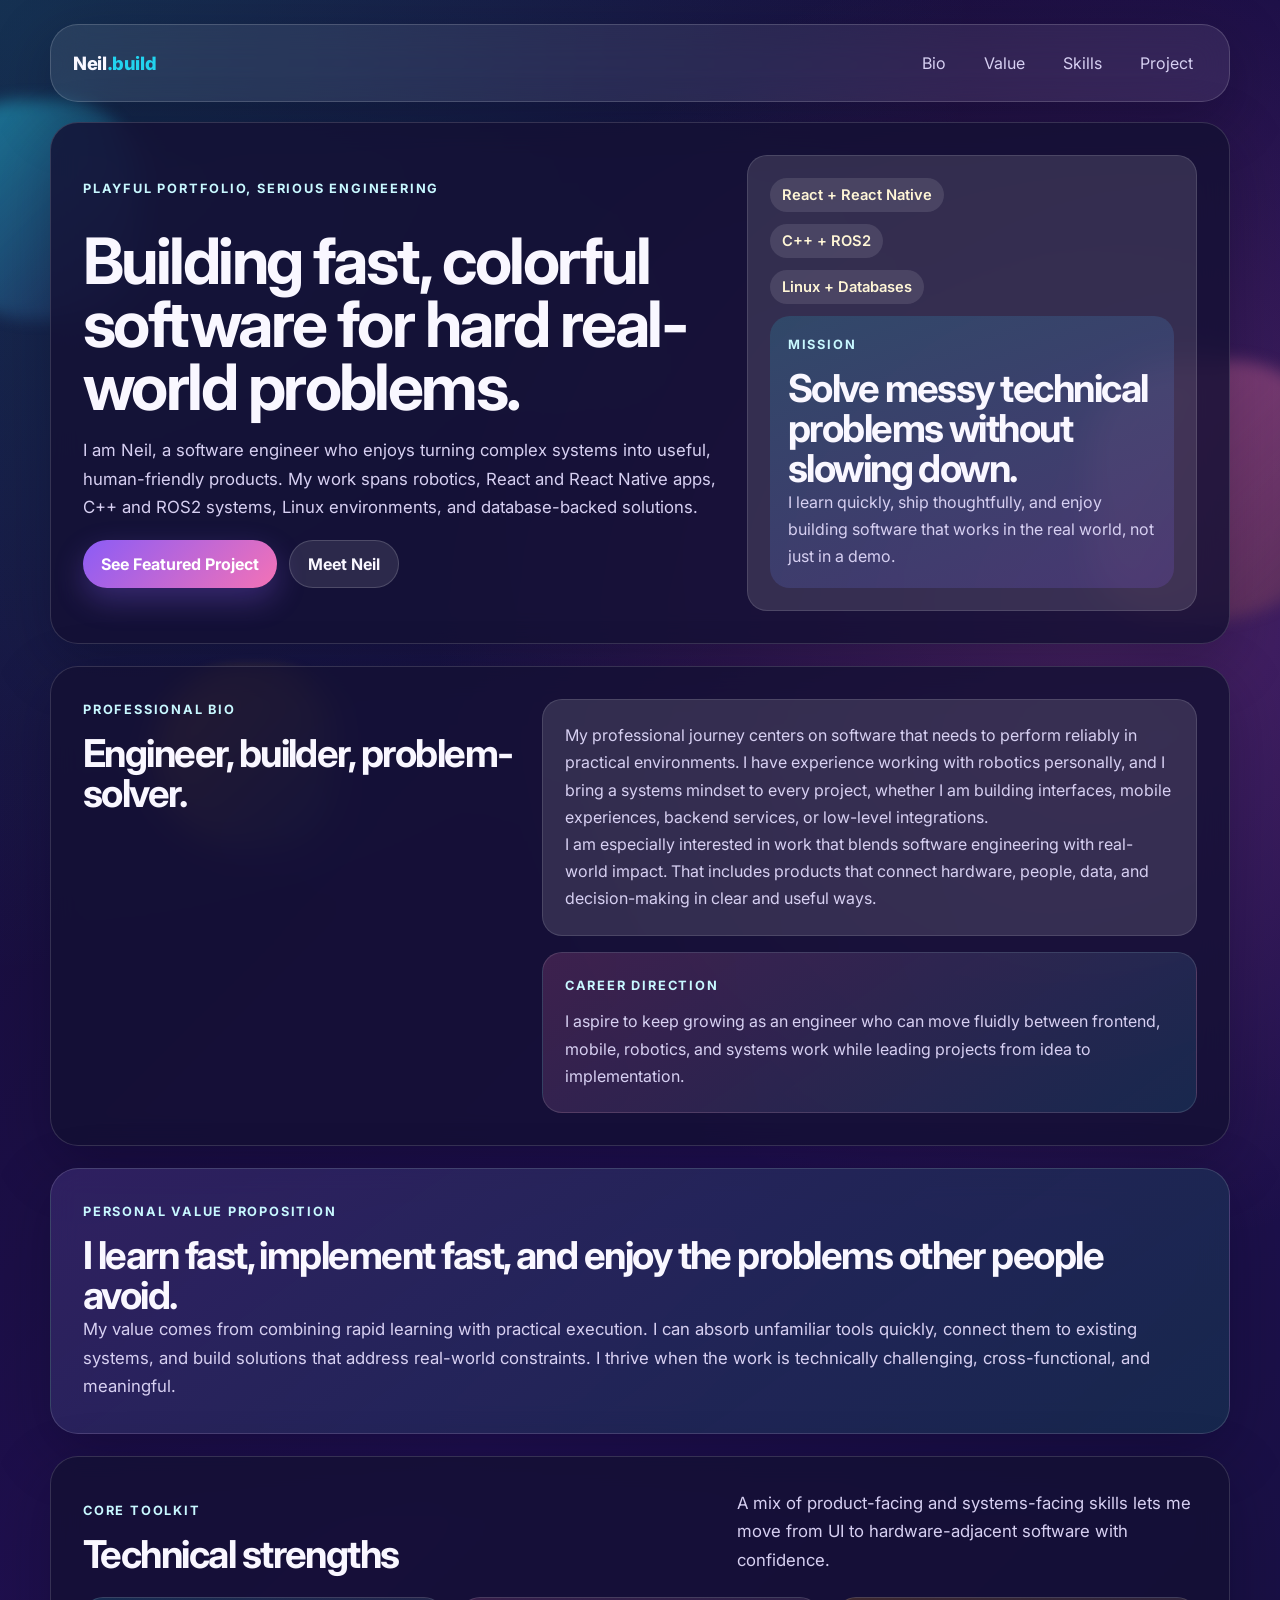
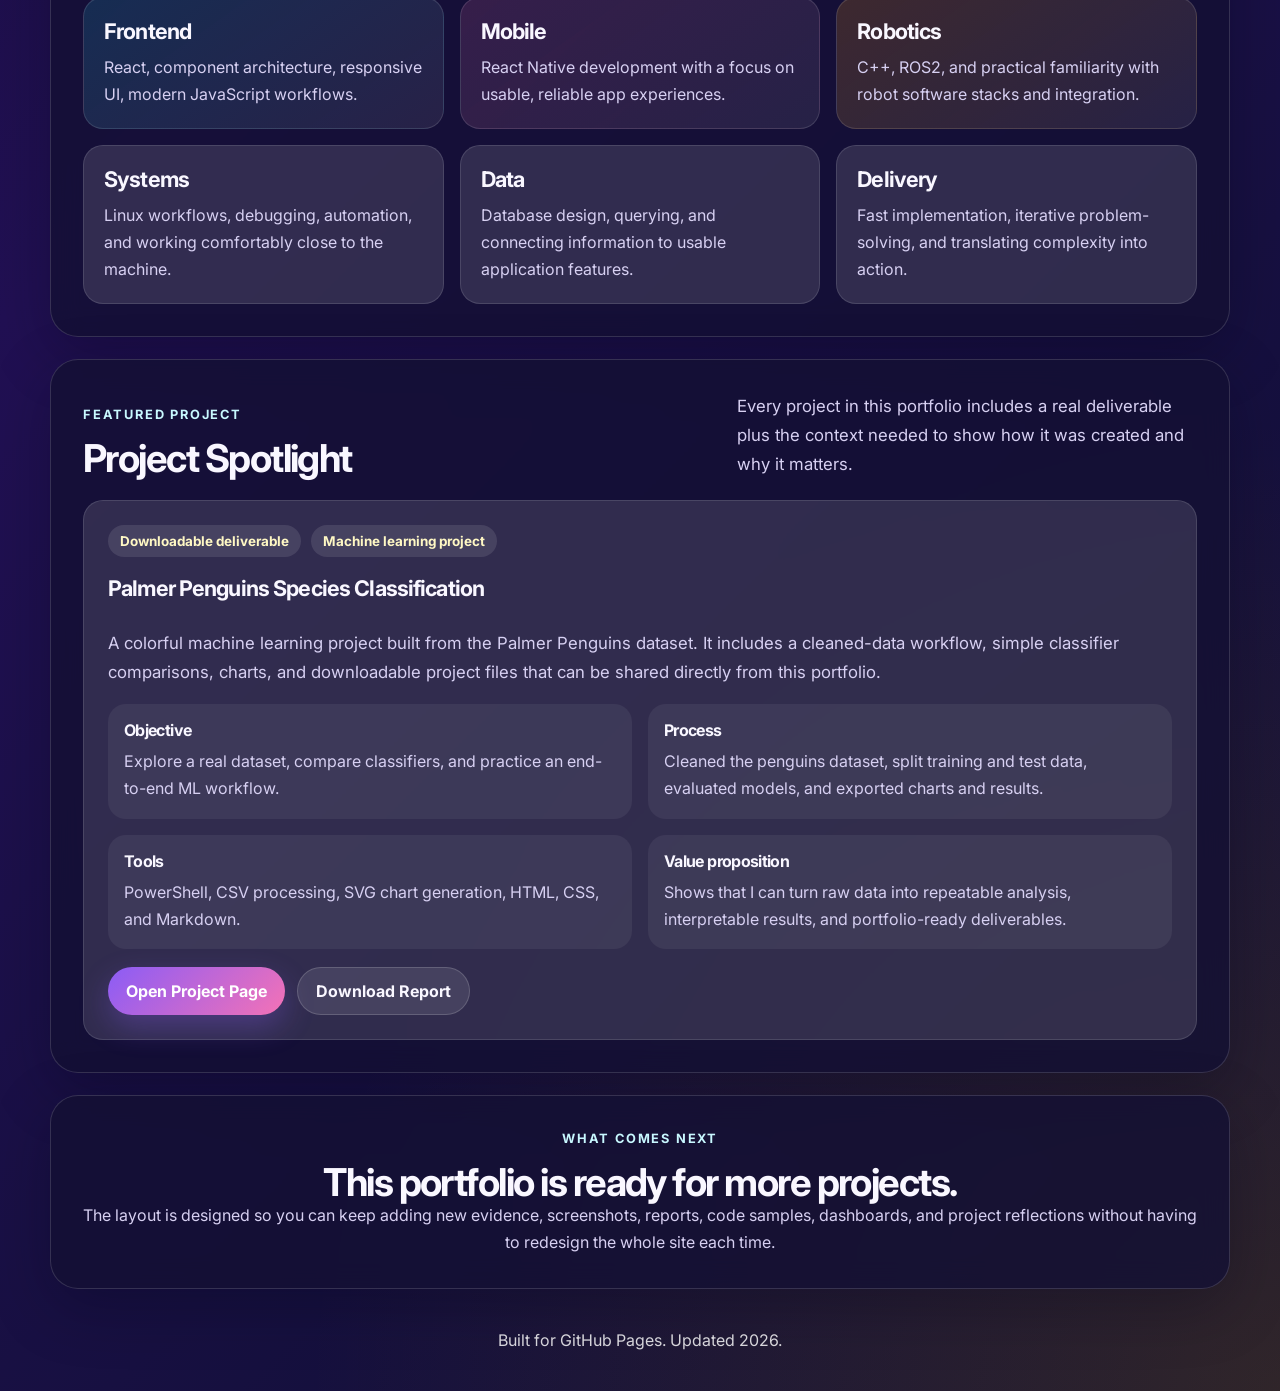
==== index.html @ 514daa3f "Initial portfolio site" ====
<!DOCTYPE html>
<html lang="en">
<head>
  <meta charset="UTF-8">
  <meta name="viewport" content="width=device-width, initial-scale=1.0">
  <title>Neil | Colorful Software Portfolio</title>
  <meta
    name="description"
    content="A playful digital portfolio showcasing Neil's software engineering background, value proposition, and featured projects."
  >
  <link rel="preconnect" href="https://fonts.googleapis.com">
  <link rel="preconnect" href="https://fonts.gstatic.com" crossorigin>
  <link
    href="https://fonts.googleapis.com/css2?family=Inter:wght@400;500;600;700;800&display=swap"
    rel="stylesheet"
  >
  <link rel="stylesheet" href="styles.css">
</head>
<body>
  <div class="page-shell">
    <div class="shape shape-one"></div>
    <div class="shape shape-two"></div>
    <div class="shape shape-three"></div>

    <header class="site-header">
      <a class="brand" href="#top">Neil<span>.build</span></a>
      <nav class="site-nav" aria-label="Main navigation">
        <a href="#bio">Bio</a>
        <a href="#value">Value</a>
        <a href="#skills">Skills</a>
        <a href="#artifacts">Project</a>
      </nav>
    </header>

    <main id="top">
      <section class="hero panel">
        <div class="hero-copy">
          <p class="eyebrow">Playful portfolio, serious engineering</p>
          <h1>Building fast, colorful software for hard real-world problems.</h1>
          <p class="hero-text">
            I am Neil, a software engineer who enjoys turning complex systems into
            useful, human-friendly products. My work spans robotics, React and
            React Native apps, C++ and ROS2 systems, Linux environments, and
            database-backed solutions.
          </p>
          <div class="hero-actions">
            <a class="button button-primary" href="#artifacts">See Featured Project</a>
            <a class="button button-secondary" href="#bio">Meet Neil</a>
          </div>
        </div>

        <div class="hero-card">
          <div class="stat-chip">React + React Native</div>
          <div class="stat-chip">C++ + ROS2</div>
          <div class="stat-chip">Linux + Databases</div>
          <div class="hero-card-main">
            <p class="mini-label">Mission</p>
            <h2>Solve messy technical problems without slowing down.</h2>
            <p>
              I learn quickly, ship thoughtfully, and enjoy building software that
              works in the real world, not just in a demo.
            </p>
          </div>
        </div>
      </section>

      <section id="bio" class="panel section-grid">
        <div>
          <p class="eyebrow">Professional bio</p>
          <h2>Engineer, builder, problem-solver.</h2>
        </div>
        <div class="card-stack">
          <article class="info-card">
            <p>
              My professional journey centers on software that needs to perform
              reliably in practical environments. I have experience working with
              robotics personally, and I bring a systems mindset to every project,
              whether I am building interfaces, mobile experiences, backend
              services, or low-level integrations.
            </p>
            <p>
              I am especially interested in work that blends software engineering
              with real-world impact. That includes products that connect hardware,
              people, data, and decision-making in clear and useful ways.
            </p>
          </article>
          <article class="info-card accent-card">
            <p class="mini-label">Career direction</p>
            <p>
              I aspire to keep growing as an engineer who can move fluidly between
              frontend, mobile, robotics, and systems work while leading projects
              from idea to implementation.
            </p>
          </article>
        </div>
      </section>

      <section id="value" class="panel value-panel">
        <p class="eyebrow">Personal value proposition</p>
        <h2>I learn fast, implement fast, and enjoy the problems other people avoid.</h2>
        <p>
          My value comes from combining rapid learning with practical execution. I
          can absorb unfamiliar tools quickly, connect them to existing systems,
          and build solutions that address real-world constraints. I thrive when
          the work is technically challenging, cross-functional, and meaningful.
        </p>
      </section>

      <section id="skills" class="panel">
        <div class="section-heading">
          <div>
            <p class="eyebrow">Core toolkit</p>
            <h2>Technical strengths</h2>
          </div>
          <p class="section-note">
            A mix of product-facing and systems-facing skills lets me move from UI
            to hardware-adjacent software with confidence.
          </p>
        </div>

        <div class="skill-grid">
          <article class="skill-card">
            <h3>Frontend</h3>
            <p>React, component architecture, responsive UI, modern JavaScript workflows.</p>
          </article>
          <article class="skill-card">
            <h3>Mobile</h3>
            <p>React Native development with a focus on usable, reliable app experiences.</p>
          </article>
          <article class="skill-card">
            <h3>Robotics</h3>
            <p>C++, ROS2, and practical familiarity with robot software stacks and integration.</p>
          </article>
          <article class="skill-card">
            <h3>Systems</h3>
            <p>Linux workflows, debugging, automation, and working comfortably close to the machine.</p>
          </article>
          <article class="skill-card">
            <h3>Data</h3>
            <p>Database design, querying, and connecting information to usable application features.</p>
          </article>
          <article class="skill-card">
            <h3>Delivery</h3>
            <p>Fast implementation, iterative problem-solving, and translating complexity into action.</p>
          </article>
        </div>
      </section>

      <section id="artifacts" class="panel">
        <div class="section-heading">
          <div>
            <p class="eyebrow">Featured project</p>
            <h2>Project Spotlight</h2>
          </div>
          <p class="section-note">
            Every project in this portfolio includes a real deliverable plus the
            context needed to show how it was created and why it matters.
          </p>
        </div>

        <article class="artifact-card">
          <div class="artifact-topline">
            <span class="pill">Downloadable deliverable</span>
            <span class="pill">Machine learning project</span>
          </div>
          <h3>Palmer Penguins Species Classification</h3>
          <p>
            A colorful machine learning project built from the Palmer Penguins
            dataset. It includes a cleaned-data workflow, simple classifier
            comparisons, charts, and downloadable project files that can be shared
            directly from this portfolio.
          </p>

          <div class="artifact-meta-grid">
            <div>
              <h4>Objective</h4>
              <p>Explore a real dataset, compare classifiers, and practice an end-to-end ML workflow.</p>
            </div>
            <div>
              <h4>Process</h4>
              <p>Cleaned the penguins dataset, split training and test data, evaluated models, and exported charts and results.</p>
            </div>
            <div>
              <h4>Tools</h4>
              <p>PowerShell, CSV processing, SVG chart generation, HTML, CSS, and Markdown.</p>
            </div>
            <div>
              <h4>Value proposition</h4>
              <p>Shows that I can turn raw data into repeatable analysis, interpretable results, and portfolio-ready deliverables.</p>
            </div>
          </div>

          <div class="hero-actions">
            <a class="button button-primary" href="artifacts/artifact-01.html">Open Project Page</a>
            <a class="button button-secondary" href="artifacts/penguins/project-report.md" download>Download Report</a>
          </div>
        </article>
      </section>

      <section class="panel future-panel">
        <p class="eyebrow">What comes next</p>
        <h2>This portfolio is ready for more projects.</h2>
        <p>
          The layout is designed so you can keep adding new evidence,
          screenshots, reports, code samples, dashboards, and project reflections
          without having to redesign the whole site each time.
        </p>
      </section>
    </main>

    <footer class="site-footer">
      <p>Built for GitHub Pages. Updated <span id="current-year"></span>.</p>
    </footer>
  </div>

  <script src="script.js"></script>
</body>
</html>
---- styles.css ----
:root {
  --bg: #120d2f;
  --bg-soft: rgba(20, 17, 52, 0.82);
  --panel: rgba(255, 255, 255, 0.12);
  --panel-strong: rgba(255, 255, 255, 0.18);
  --text: #f9f7ff;
  --muted: #d7d0f2;
  --primary: #8b5cf6;
  --secondary: #22d3ee;
  --accent: #f472b6;
  --warm: #f59e0b;
  --shadow: 0 18px 60px rgba(1, 3, 20, 0.28);
  --radius-lg: 28px;
  --radius-md: 18px;
  --radius-sm: 999px;
  --max-width: 1180px;
}

* {
  box-sizing: border-box;
}

html {
  scroll-behavior: smooth;
}

body {
  margin: 0;
  min-height: 100vh;
  font-family: "Inter", sans-serif;
  color: var(--text);
  background:
    radial-gradient(circle at top left, rgba(34, 211, 238, 0.18), transparent 30%),
    radial-gradient(circle at 85% 20%, rgba(244, 114, 182, 0.2), transparent 25%),
    radial-gradient(circle at bottom right, rgba(245, 158, 11, 0.15), transparent 30%),
    linear-gradient(135deg, #120d2f 0%, #211053 45%, #0d102f 100%);
}

a {
  color: inherit;
  text-decoration: none;
}

img {
  max-width: 100%;
}

.page-shell {
  position: relative;
  overflow: hidden;
  padding: 24px;
}

.shape {
  position: fixed;
  z-index: 0;
  filter: blur(8px);
  opacity: 0.55;
  pointer-events: none;
}

.shape-one {
  top: 100px;
  left: -80px;
  width: 220px;
  height: 220px;
  background: linear-gradient(135deg, rgba(34, 211, 238, 0.9), rgba(139, 92, 246, 0.15));
  border-radius: 56% 44% 37% 63%;
}

.shape-two {
  top: 360px;
  right: -70px;
  width: 260px;
  height: 260px;
  background: linear-gradient(135deg, rgba(244, 114, 182, 0.85), rgba(245, 158, 11, 0.2));
  border-radius: 44% 56% 64% 36%;
}

.shape-three {
  bottom: 50px;
  left: 12%;
  width: 180px;
  height: 180px;
  background: linear-gradient(135deg, rgba(245, 158, 11, 0.75), rgba(34, 211, 238, 0.18));
  border-radius: 58% 42% 38% 62%;
}

.site-header,
main,
.site-footer {
  position: relative;
  z-index: 1;
}

.site-header {
  max-width: var(--max-width);
  margin: 0 auto 20px;
  padding: 18px 22px;
  display: flex;
  align-items: center;
  justify-content: space-between;
  gap: 16px;
  background: rgba(255, 255, 255, 0.08);
  border: 1px solid rgba(255, 255, 255, 0.16);
  border-radius: var(--radius-lg);
  backdrop-filter: blur(18px);
  box-shadow: var(--shadow);
}

.brand {
  font-size: 1.15rem;
  font-weight: 800;
  letter-spacing: -0.02em;
}

.brand span {
  color: var(--secondary);
}

.site-nav {
  display: flex;
  flex-wrap: wrap;
  gap: 10px;
}

.site-nav a {
  padding: 10px 14px;
  border-radius: var(--radius-sm);
  color: var(--muted);
  transition: 180ms ease;
}

.site-nav a:hover,
.site-nav a:focus-visible {
  color: var(--text);
  background: rgba(255, 255, 255, 0.12);
}

main {
  max-width: var(--max-width);
  margin: 0 auto;
  display: grid;
  gap: 22px;
}

.panel {
  padding: 32px;
  border-radius: var(--radius-lg);
  background: var(--bg-soft);
  border: 1px solid rgba(255, 255, 255, 0.14);
  backdrop-filter: blur(14px);
  box-shadow: var(--shadow);
}

.hero {
  display: grid;
  grid-template-columns: 1.35fr 0.95fr;
  gap: 24px;
  align-items: center;
}

.eyebrow,
.mini-label {
  margin: 0 0 12px;
  text-transform: uppercase;
  letter-spacing: 0.14em;
  font-size: 0.8rem;
  font-weight: 700;
  color: #c8f8ff;
}

h1,
h2,
h3,
h4 {
  margin: 0;
  letter-spacing: -0.04em;
}

h1 {
  font-size: clamp(2.5rem, 5vw, 4.6rem);
  line-height: 0.98;
}

h2 {
  font-size: clamp(1.6rem, 3vw, 2.45rem);
  line-height: 1.05;
}

h3 {
  font-size: 1.35rem;
  margin-bottom: 10px;
}

h4 {
  font-size: 1rem;
  margin-bottom: 8px;
}

p {
  margin: 0;
  color: var(--muted);
  line-height: 1.7;
}

.hero-text,
.section-note,
.artifact-card > p,
.value-panel > p:last-of-type {
  font-size: 1.05rem;
}

.hero-copy {
  display: grid;
  gap: 18px;
}

.hero-actions {
  display: flex;
  flex-wrap: wrap;
  gap: 12px;
}

.button {
  display: inline-flex;
  align-items: center;
  justify-content: center;
  padding: 13px 18px;
  border-radius: var(--radius-sm);
  font-weight: 700;
  transition: transform 180ms ease, box-shadow 180ms ease, background 180ms ease;
}

.button:hover,
.button:focus-visible {
  transform: translateY(-2px);
}

.button-primary {
  color: #fff;
  background: linear-gradient(135deg, var(--primary), var(--accent));
  box-shadow: 0 12px 30px rgba(139, 92, 246, 0.3);
}

.button-secondary {
  color: var(--text);
  background: rgba(255, 255, 255, 0.1);
  border: 1px solid rgba(255, 255, 255, 0.16);
}

.hero-card,
.info-card,
.artifact-card,
.skill-card,
.artifact-preview,
.download-card {
  background: var(--panel);
  border: 1px solid rgba(255, 255, 255, 0.12);
  border-radius: calc(var(--radius-lg) - 8px);
}

.hero-card {
  padding: 22px;
  display: grid;
  gap: 12px;
}

.stat-chip {
  display: inline-flex;
  width: fit-content;
  padding: 8px 12px;
  border-radius: var(--radius-sm);
  background: rgba(255, 255, 255, 0.11);
  color: #fff6d6;
  font-size: 0.92rem;
  font-weight: 600;
}

.hero-card-main {
  padding: 18px;
  border-radius: 20px;
  background: linear-gradient(160deg, rgba(34, 211, 238, 0.16), rgba(139, 92, 246, 0.18));
}

.section-grid {
  display: grid;
  grid-template-columns: 0.8fr 1.2fr;
  gap: 22px;
}

.card-stack {
  display: grid;
  gap: 16px;
}

.info-card {
  padding: 22px;
}

.accent-card {
  background: linear-gradient(145deg, rgba(244, 114, 182, 0.18), rgba(34, 211, 238, 0.12));
}

.value-panel {
  background:
    linear-gradient(145deg, rgba(139, 92, 246, 0.22), rgba(34, 211, 238, 0.12)),
    var(--bg-soft);
}

.section-heading {
  display: flex;
  justify-content: space-between;
  align-items: end;
  gap: 18px;
  margin-bottom: 22px;
}

.section-note {
  max-width: 460px;
}

.skill-grid {
  display: grid;
  grid-template-columns: repeat(3, minmax(0, 1fr));
  gap: 16px;
}

.skill-card {
  padding: 20px;
}

.skill-card:nth-child(1) {
  background: linear-gradient(145deg, rgba(34, 211, 238, 0.15), rgba(255, 255, 255, 0.08));
}

.skill-card:nth-child(2) {
  background: linear-gradient(145deg, rgba(244, 114, 182, 0.15), rgba(255, 255, 255, 0.08));
}

.skill-card:nth-child(3) {
  background: linear-gradient(145deg, rgba(245, 158, 11, 0.18), rgba(255, 255, 255, 0.08));
}

.artifact-card {
  padding: 24px;
  display: grid;
  gap: 18px;
}

.artifact-topline {
  display: flex;
  flex-wrap: wrap;
  gap: 10px;
}

.pill {
  display: inline-flex;
  padding: 8px 12px;
  border-radius: var(--radius-sm);
  font-size: 0.84rem;
  font-weight: 700;
  background: rgba(255, 255, 255, 0.1);
  color: #fff8c4;
}

.artifact-meta-grid {
  display: grid;
  grid-template-columns: repeat(2, minmax(0, 1fr));
  gap: 16px;
}

.artifact-meta-grid div {
  padding: 16px;
  border-radius: 18px;
  background: rgba(255, 255, 255, 0.06);
}

.future-panel {
  text-align: center;
}

.site-footer {
  max-width: var(--max-width);
  margin: 20px auto 0;
  padding: 18px 8px 12px;
  text-align: center;
}

.site-footer p {
  color: rgba(255, 255, 255, 0.82);
}

.artifact-layout {
  display: grid;
  gap: 22px;
}

.artifact-header {
  display: grid;
  gap: 16px;
}

.artifact-info-grid {
  display: grid;
  grid-template-columns: repeat(2, minmax(0, 1fr));
  gap: 16px;
}

.artifact-info-grid article,
.artifact-preview,
.download-card {
  padding: 22px;
}

.artifact-preview pre {
  margin: 16px 0 0;
  padding: 16px;
  border-radius: 18px;
  overflow-x: auto;
  background: rgba(9, 12, 28, 0.65);
  color: #e4f8ff;
  font-family: "Cascadia Code", "Fira Code", Consolas, monospace;
  font-size: 0.92rem;
}

.artifact-actions {
  display: flex;
  flex-wrap: wrap;
  gap: 12px;
  margin-top: 18px;
}

.stats-grid,
.artifact-visual-grid,
.download-grid {
  display: grid;
  gap: 16px;
}

.stats-grid {
  grid-template-columns: repeat(4, minmax(0, 1fr));
}

.stat-card,
.visual-card,
.download-link-card,
.result-table-wrap {
  padding: 20px;
  background: var(--panel);
  border: 1px solid rgba(255, 255, 255, 0.12);
  border-radius: calc(var(--radius-lg) - 8px);
}

.stat-card strong {
  display: block;
  margin-top: 8px;
  font-size: 1.75rem;
  letter-spacing: -0.04em;
}

.artifact-visual-grid,
.download-grid {
  grid-template-columns: repeat(2, minmax(0, 1fr));
}

.visual-card img {
  display: block;
  width: 100%;
  margin-top: 14px;
  border-radius: 20px;
  border: 1px solid rgba(255, 255, 255, 0.08);
}

.visual-card h3,
.download-link-card h3 {
  margin-bottom: 10px;
}

.result-table {
  width: 100%;
  border-collapse: collapse;
  margin-top: 16px;
}

.result-table th,
.result-table td {
  padding: 12px 14px;
  text-align: left;
  border-bottom: 1px solid rgba(255, 255, 255, 0.12);
}

.result-table th {
  color: #fff8c4;
  font-size: 0.95rem;
}

.result-table td {
  color: var(--muted);
}

.download-link-card a {
  display: inline-flex;
  margin-top: 14px;
}

.back-link {
  display: inline-flex;
  width: fit-content;
  margin-bottom: 14px;
  padding: 10px 14px;
  border-radius: var(--radius-sm);
  background: rgba(255, 255, 255, 0.08);
  color: var(--text);
}

.back-link:hover,
.back-link:focus-visible {
  background: rgba(255, 255, 255, 0.16);
}

@media (max-width: 920px) {
  .hero,
  .section-grid,
  .skill-grid,
  .artifact-meta-grid,
  .artifact-info-grid,
  .stats-grid,
  .artifact-visual-grid,
  .download-grid {
    grid-template-columns: 1fr;
  }

  .section-heading {
    align-items: start;
    flex-direction: column;
  }
}

@media (max-width: 700px) {
  .page-shell {
    padding: 16px;
  }

  .site-header {
    flex-direction: column;
    align-items: start;
  }

  .panel {
    padding: 24px;
  }

  h1 {
    font-size: clamp(2.2rem, 12vw, 3.4rem);
  }
}
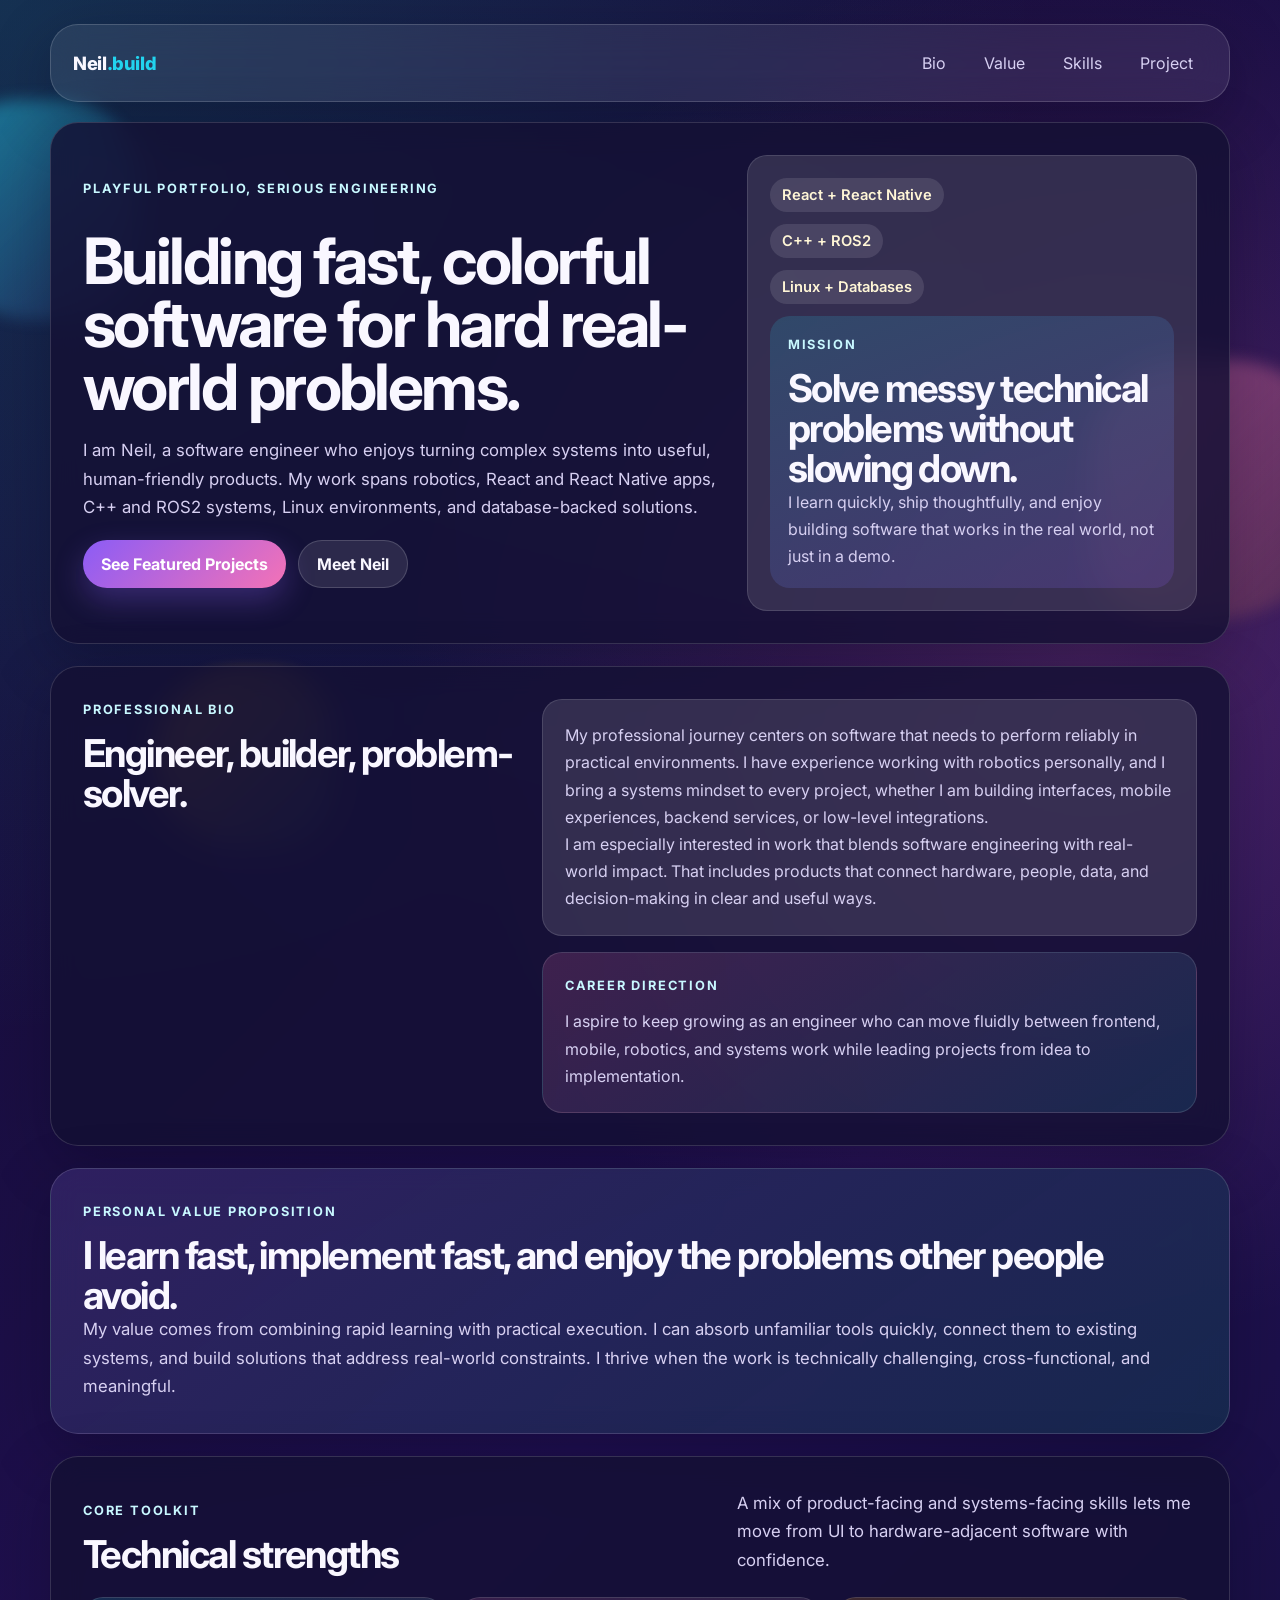
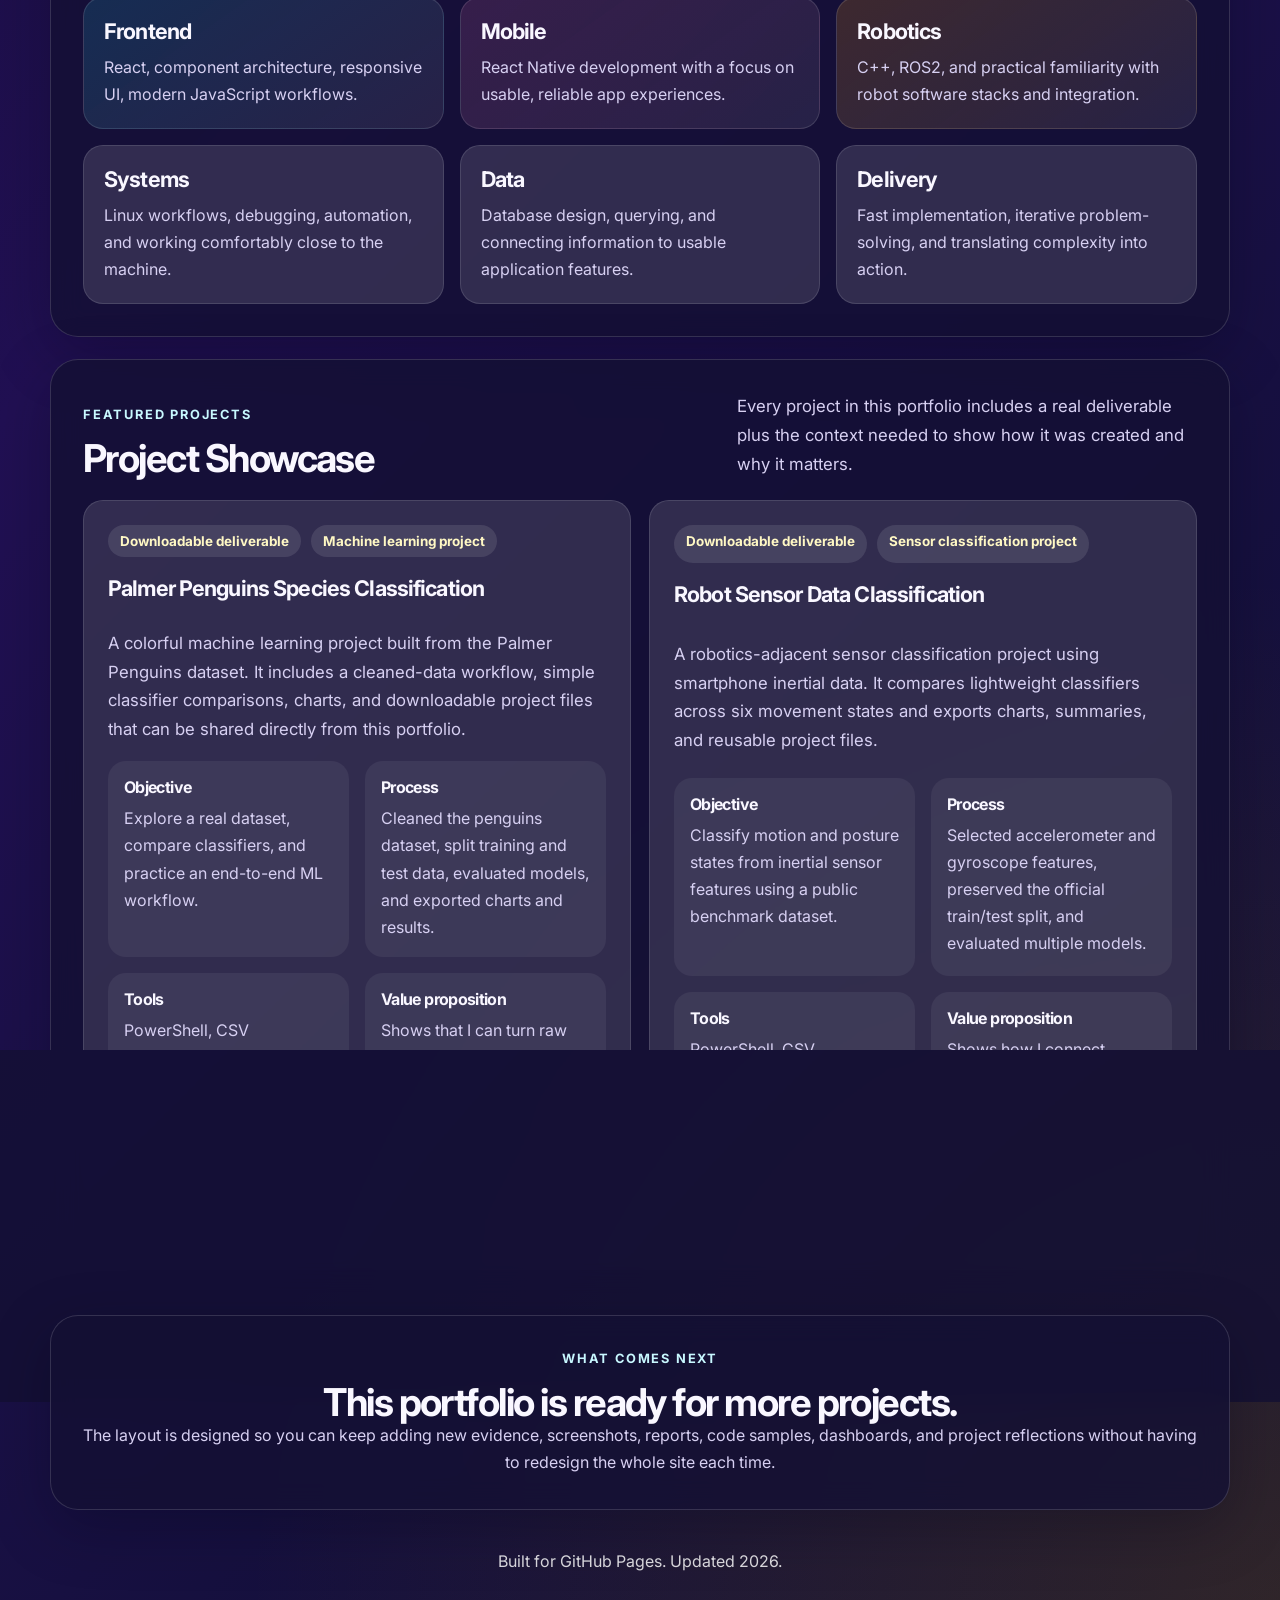
==== commit 5f3c86e9: "Second Artifact added" ====
--- a/index.html
+++ b/index.html
@@ -44,7 +44,7 @@
             database-backed solutions.
           </p>
           <div class="hero-actions">
-            <a class="button button-primary" href="#artifacts">See Featured Project</a>
+            <a class="button button-primary" href="#artifacts">See Featured Projects</a>
             <a class="button button-secondary" href="#bio">Meet Neil</a>
           </div>
         </div>
@@ -149,8 +149,8 @@
       <section id="artifacts" class="panel">
         <div class="section-heading">
           <div>
-            <p class="eyebrow">Featured project</p>
-            <h2>Project Spotlight</h2>
+            <p class="eyebrow">Featured projects</p>
+            <h2>Project Showcase</h2>
           </div>
           <p class="section-note">
             Every project in this portfolio includes a real deliverable plus the
@@ -158,43 +158,82 @@
           </p>
         </div>
 
-        <article class="artifact-card">
-          <div class="artifact-topline">
-            <span class="pill">Downloadable deliverable</span>
-            <span class="pill">Machine learning project</span>
-          </div>
-          <h3>Palmer Penguins Species Classification</h3>
-          <p>
-            A colorful machine learning project built from the Palmer Penguins
-            dataset. It includes a cleaned-data workflow, simple classifier
-            comparisons, charts, and downloadable project files that can be shared
-            directly from this portfolio.
-          </p>
-
-          <div class="artifact-meta-grid">
-            <div>
-              <h4>Objective</h4>
-              <p>Explore a real dataset, compare classifiers, and practice an end-to-end ML workflow.</p>
-            </div>
-            <div>
-              <h4>Process</h4>
-              <p>Cleaned the penguins dataset, split training and test data, evaluated models, and exported charts and results.</p>
-            </div>
-            <div>
-              <h4>Tools</h4>
-              <p>PowerShell, CSV processing, SVG chart generation, HTML, CSS, and Markdown.</p>
-            </div>
-            <div>
-              <h4>Value proposition</h4>
-              <p>Shows that I can turn raw data into repeatable analysis, interpretable results, and portfolio-ready deliverables.</p>
-            </div>
-          </div>
-
-          <div class="hero-actions">
-            <a class="button button-primary" href="artifacts/artifact-01.html">Open Project Page</a>
-            <a class="button button-secondary" href="artifacts/penguins/project-report.md" download>Download Report</a>
-          </div>
-        </article>
+        <div class="project-grid">
+          <article class="artifact-card">
+            <div class="artifact-topline">
+              <span class="pill">Downloadable deliverable</span>
+              <span class="pill">Machine learning project</span>
+            </div>
+            <h3>Palmer Penguins Species Classification</h3>
+            <p>
+              A colorful machine learning project built from the Palmer Penguins
+              dataset. It includes a cleaned-data workflow, simple classifier
+              comparisons, charts, and downloadable project files that can be shared
+              directly from this portfolio.
+            </p>
+
+            <div class="artifact-meta-grid">
+              <div>
+                <h4>Objective</h4>
+                <p>Explore a real dataset, compare classifiers, and practice an end-to-end ML workflow.</p>
+              </div>
+              <div>
+                <h4>Process</h4>
+                <p>Cleaned the penguins dataset, split training and test data, evaluated models, and exported charts and results.</p>
+              </div>
+              <div>
+                <h4>Tools</h4>
+                <p>PowerShell, CSV processing, SVG chart generation, HTML, CSS, and Markdown.</p>
+              </div>
+              <div>
+                <h4>Value proposition</h4>
+                <p>Shows that I can turn raw data into repeatable analysis, interpretable results, and portfolio-ready deliverables.</p>
+              </div>
+            </div>
+
+            <div class="hero-actions">
+              <a class="button button-primary" href="artifacts/artifact-01.html">Open Project Page</a>
+              <a class="button button-secondary" href="artifacts/penguins/project-report.md" download>Download Report</a>
+            </div>
+          </article>
+
+          <article class="artifact-card">
+            <div class="artifact-topline">
+              <span class="pill">Downloadable deliverable</span>
+              <span class="pill">Sensor classification project</span>
+            </div>
+            <h3>Robot Sensor Data Classification</h3>
+            <p>
+              A robotics-adjacent sensor classification project using smartphone
+              inertial data. It compares lightweight classifiers across six movement
+              states and exports charts, summaries, and reusable project files.
+            </p>
+
+            <div class="artifact-meta-grid">
+              <div>
+                <h4>Objective</h4>
+                <p>Classify motion and posture states from inertial sensor features using a public benchmark dataset.</p>
+              </div>
+              <div>
+                <h4>Process</h4>
+                <p>Selected accelerometer and gyroscope features, preserved the official train/test split, and evaluated multiple models.</p>
+              </div>
+              <div>
+                <h4>Tools</h4>
+                <p>PowerShell, CSV processing, SVG chart generation, HTML, CSS, and Markdown.</p>
+              </div>
+              <div>
+                <h4>Value proposition</h4>
+                <p>Shows how I connect machine learning workflows to sensor-heavy, robotics-relevant problems.</p>
+              </div>
+            </div>
+
+            <div class="hero-actions">
+              <a class="button button-primary" href="artifacts/robot-sensor-data-classification.html">Open Project Page</a>
+              <a class="button button-secondary" href="artifacts/robot-sensor/project-report.md" download>Download Report</a>
+            </div>
+          </article>
+        </div>
       </section>
 
       <section class="panel future-panel">
--- a/styles.css
+++ b/styles.css
@@ -348,6 +348,12 @@
   gap: 18px;
 }
 
+.project-grid {
+  display: grid;
+  grid-template-columns: repeat(2, minmax(0, 1fr));
+  gap: 18px;
+}
+
 .artifact-topline {
   display: flex;
   flex-wrap: wrap;
@@ -523,6 +529,7 @@
   .hero,
   .section-grid,
   .skill-grid,
+  .project-grid,
   .artifact-meta-grid,
   .artifact-info-grid,
   .stats-grid,
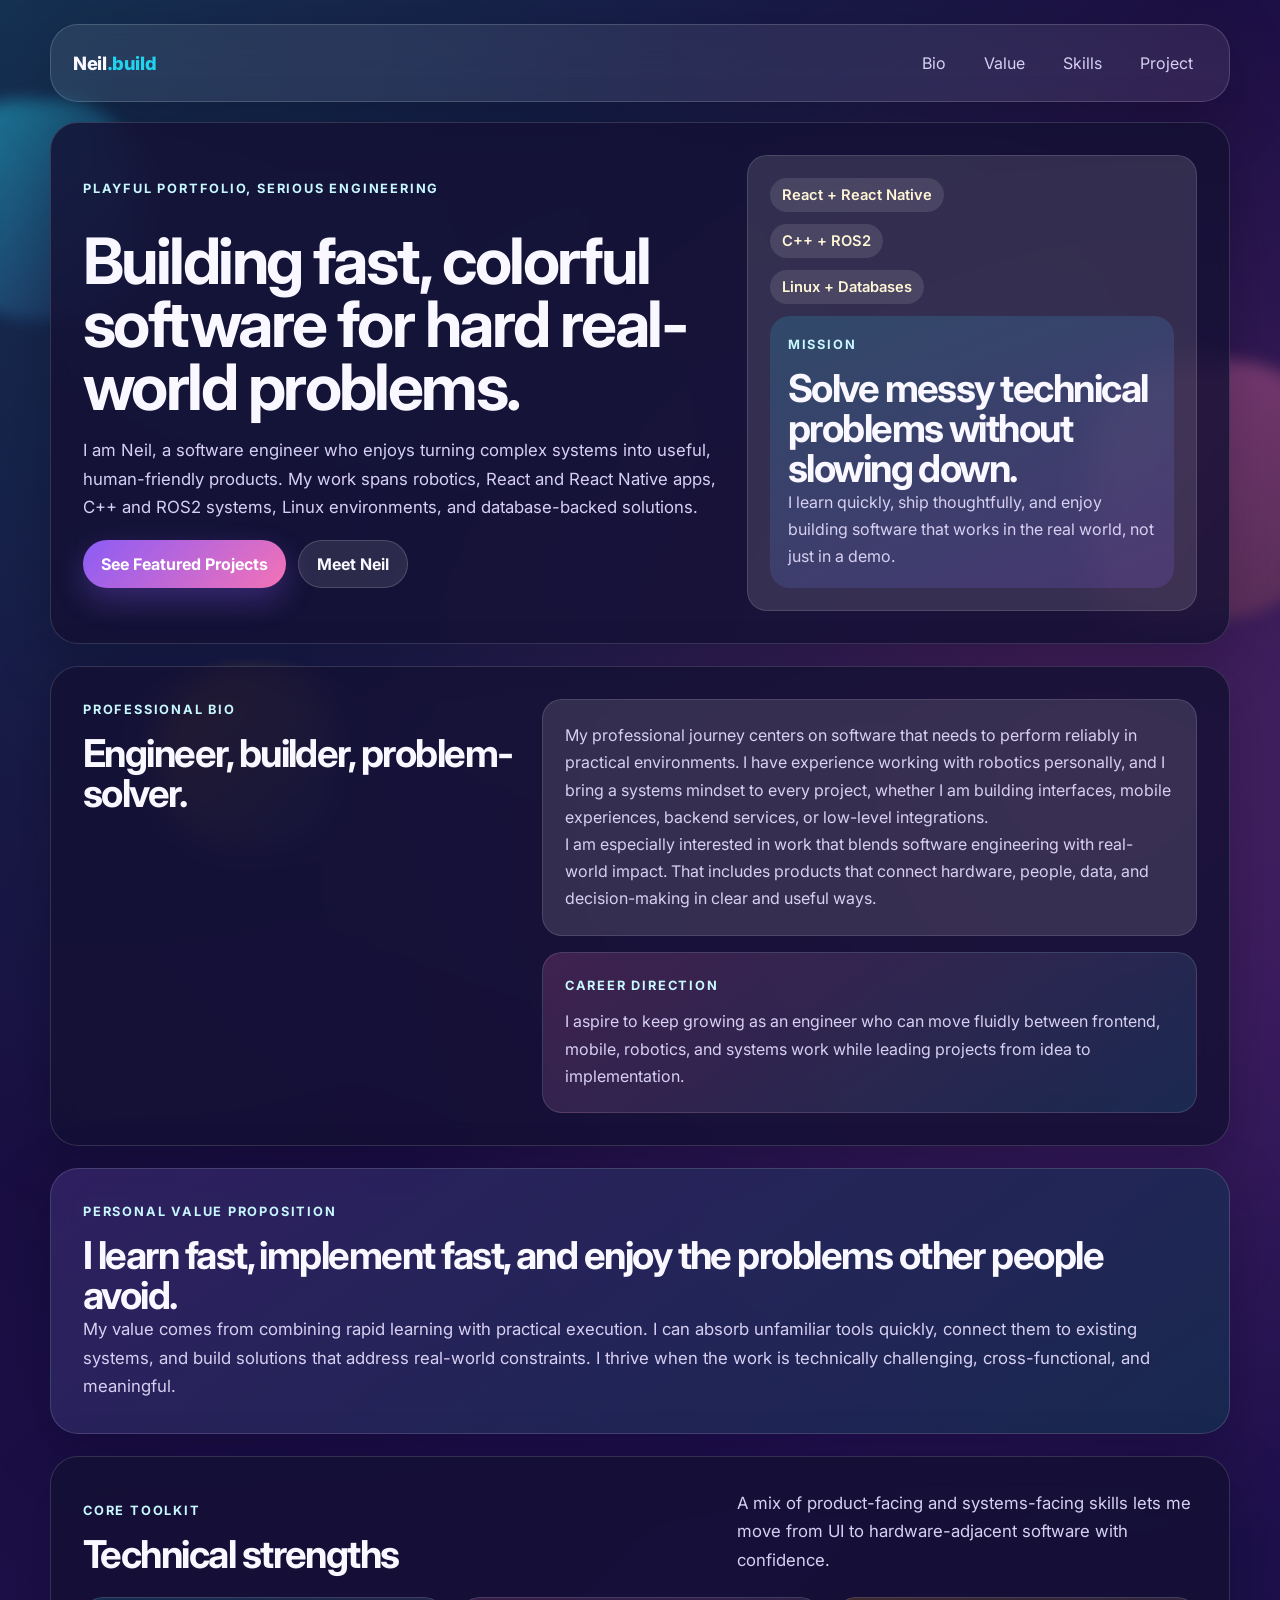
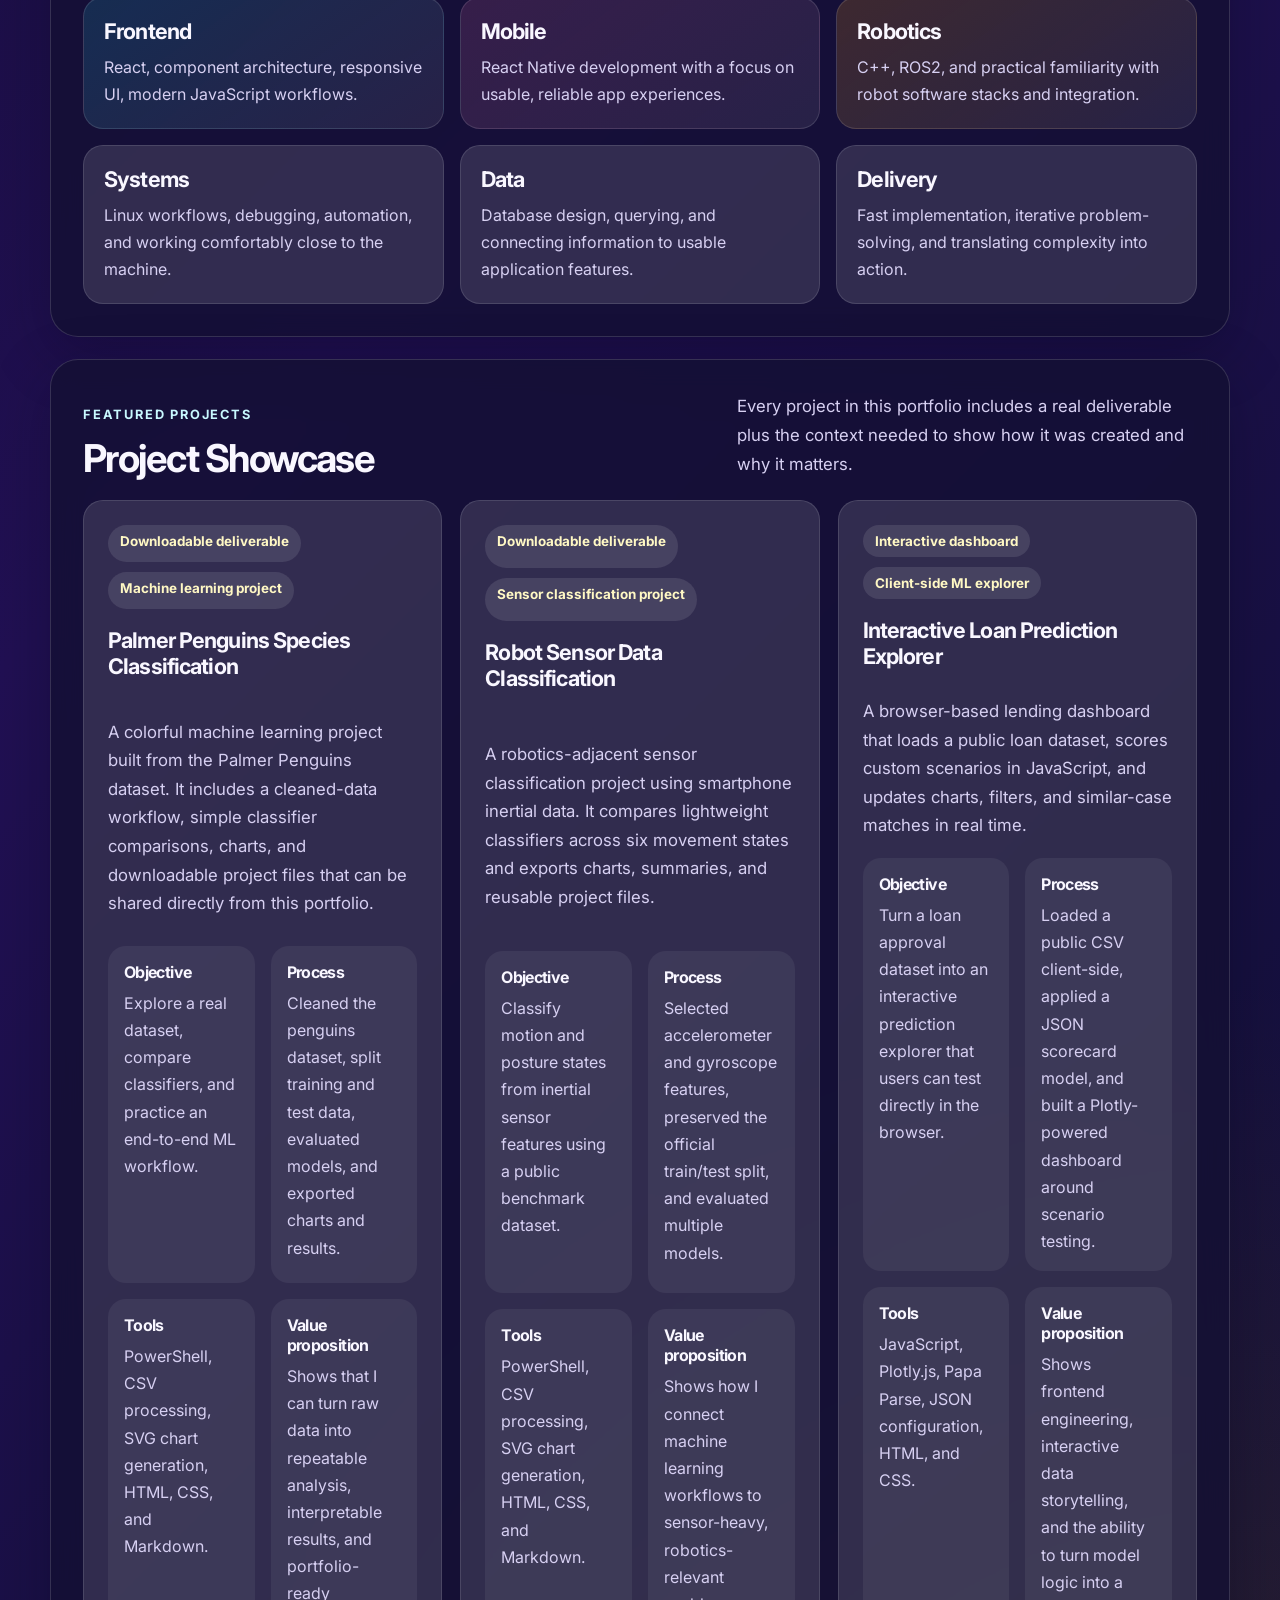
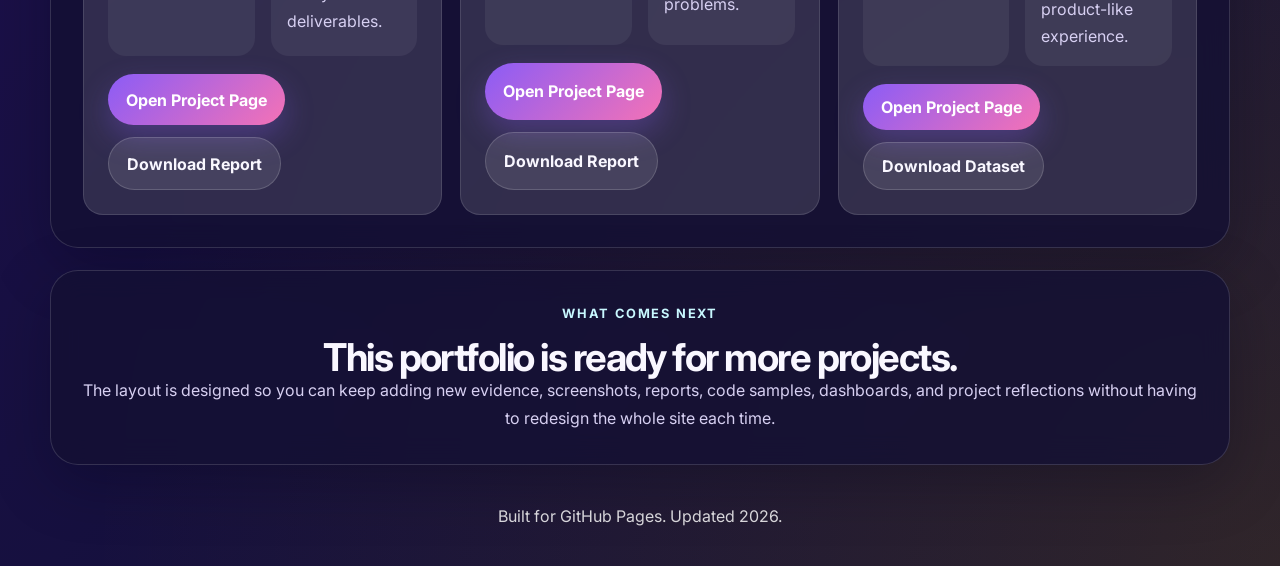
==== commit c5b6945b: "Loan Predictor Artifact" ====
--- a/index.html
+++ b/index.html
@@ -233,6 +233,43 @@
               <a class="button button-secondary" href="artifacts/robot-sensor/project-report.md" download>Download Report</a>
             </div>
           </article>
+
+          <article class="artifact-card">
+            <div class="artifact-topline">
+              <span class="pill">Interactive dashboard</span>
+              <span class="pill">Client-side ML explorer</span>
+            </div>
+            <h3>Interactive Loan Prediction Explorer</h3>
+            <p>
+              A browser-based lending dashboard that loads a public loan dataset,
+              scores custom scenarios in JavaScript, and updates charts, filters,
+              and similar-case matches in real time.
+            </p>
+
+            <div class="artifact-meta-grid">
+              <div>
+                <h4>Objective</h4>
+                <p>Turn a loan approval dataset into an interactive prediction explorer that users can test directly in the browser.</p>
+              </div>
+              <div>
+                <h4>Process</h4>
+                <p>Loaded a public CSV client-side, applied a JSON scorecard model, and built a Plotly-powered dashboard around scenario testing.</p>
+              </div>
+              <div>
+                <h4>Tools</h4>
+                <p>JavaScript, Plotly.js, Papa Parse, JSON configuration, HTML, and CSS.</p>
+              </div>
+              <div>
+                <h4>Value proposition</h4>
+                <p>Shows frontend engineering, interactive data storytelling, and the ability to turn model logic into a product-like experience.</p>
+              </div>
+            </div>
+
+            <div class="hero-actions">
+              <a class="button button-primary" href="artifacts/loan-prediction-explorer.html">Open Project Page</a>
+              <a class="button button-secondary" href="artifacts/loan-explorer/loan-approval-dataset.csv" download>Download Dataset</a>
+            </div>
+          </article>
         </div>
       </section>
 
--- a/styles.css
+++ b/styles.css
@@ -350,7 +350,7 @@
 
 .project-grid {
   display: grid;
-  grid-template-columns: repeat(2, minmax(0, 1fr));
+  grid-template-columns: repeat(auto-fit, minmax(320px, 1fr));
   gap: 18px;
 }
 
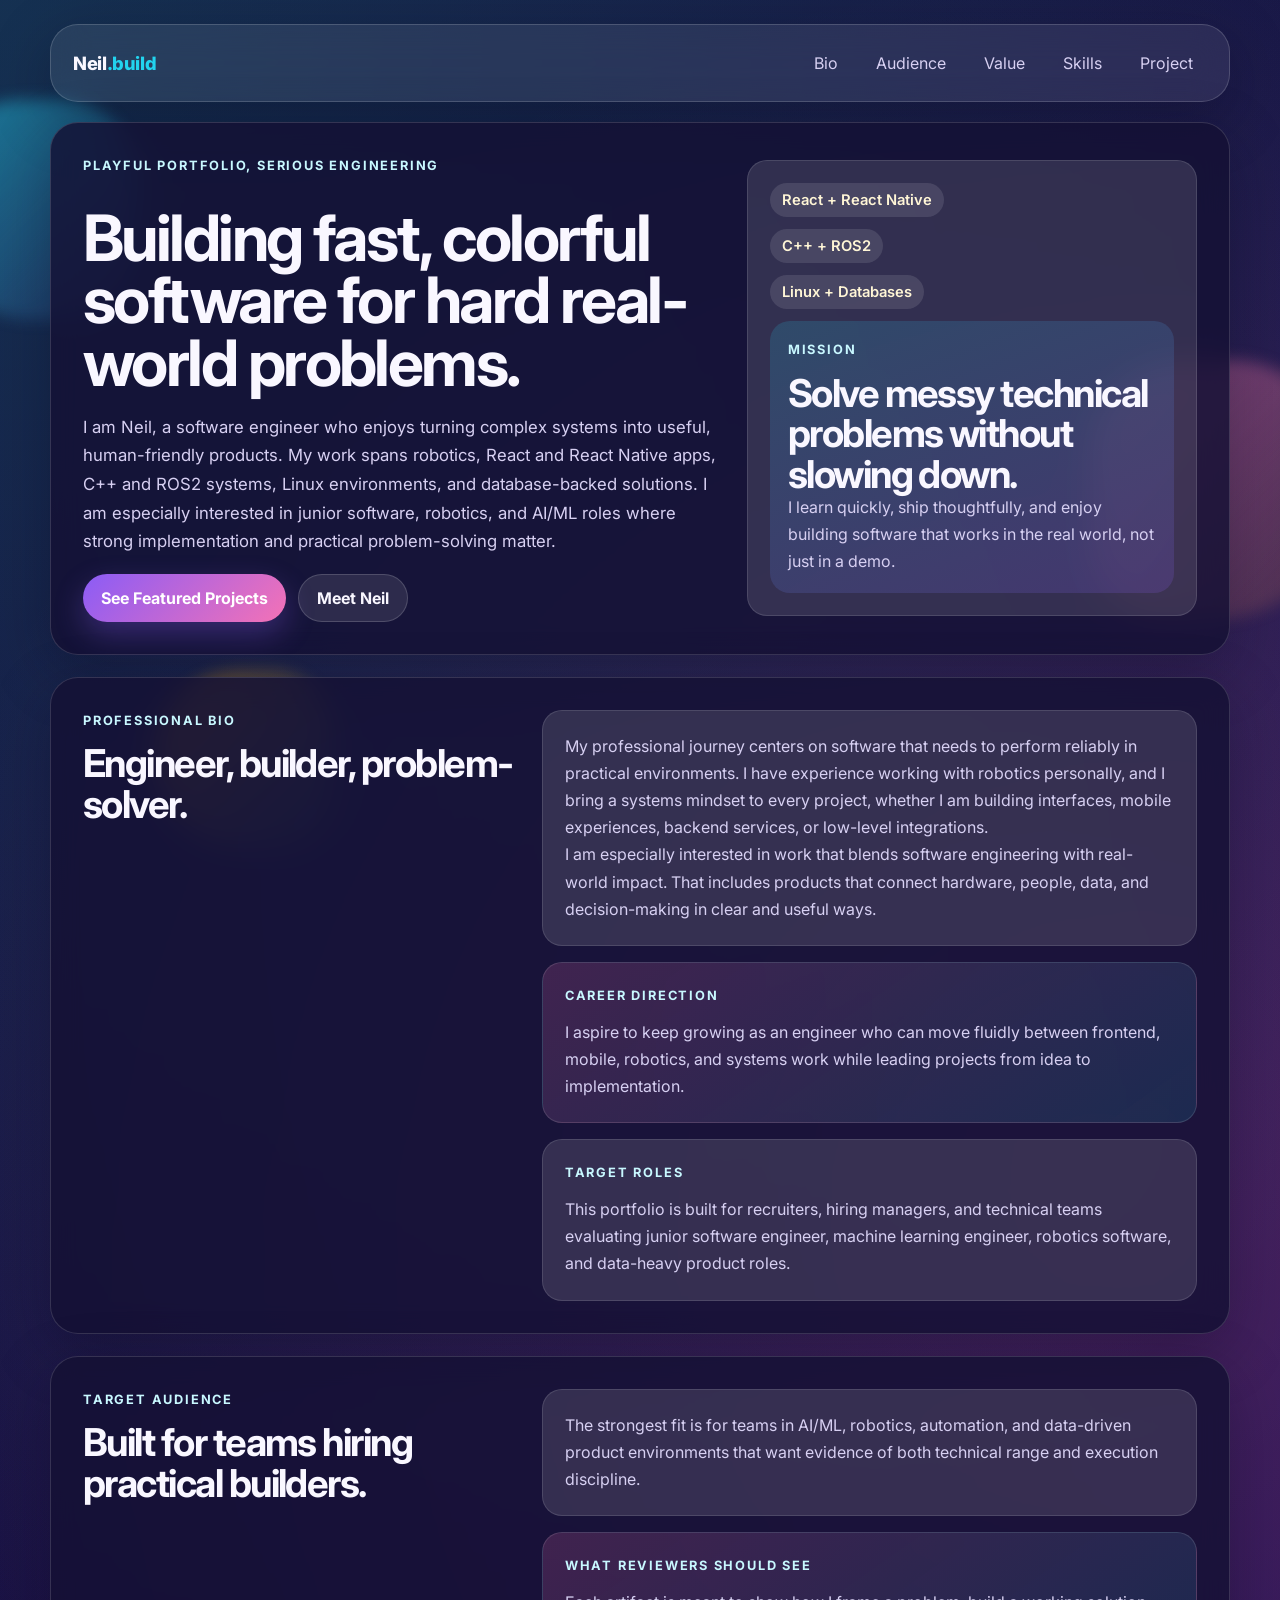
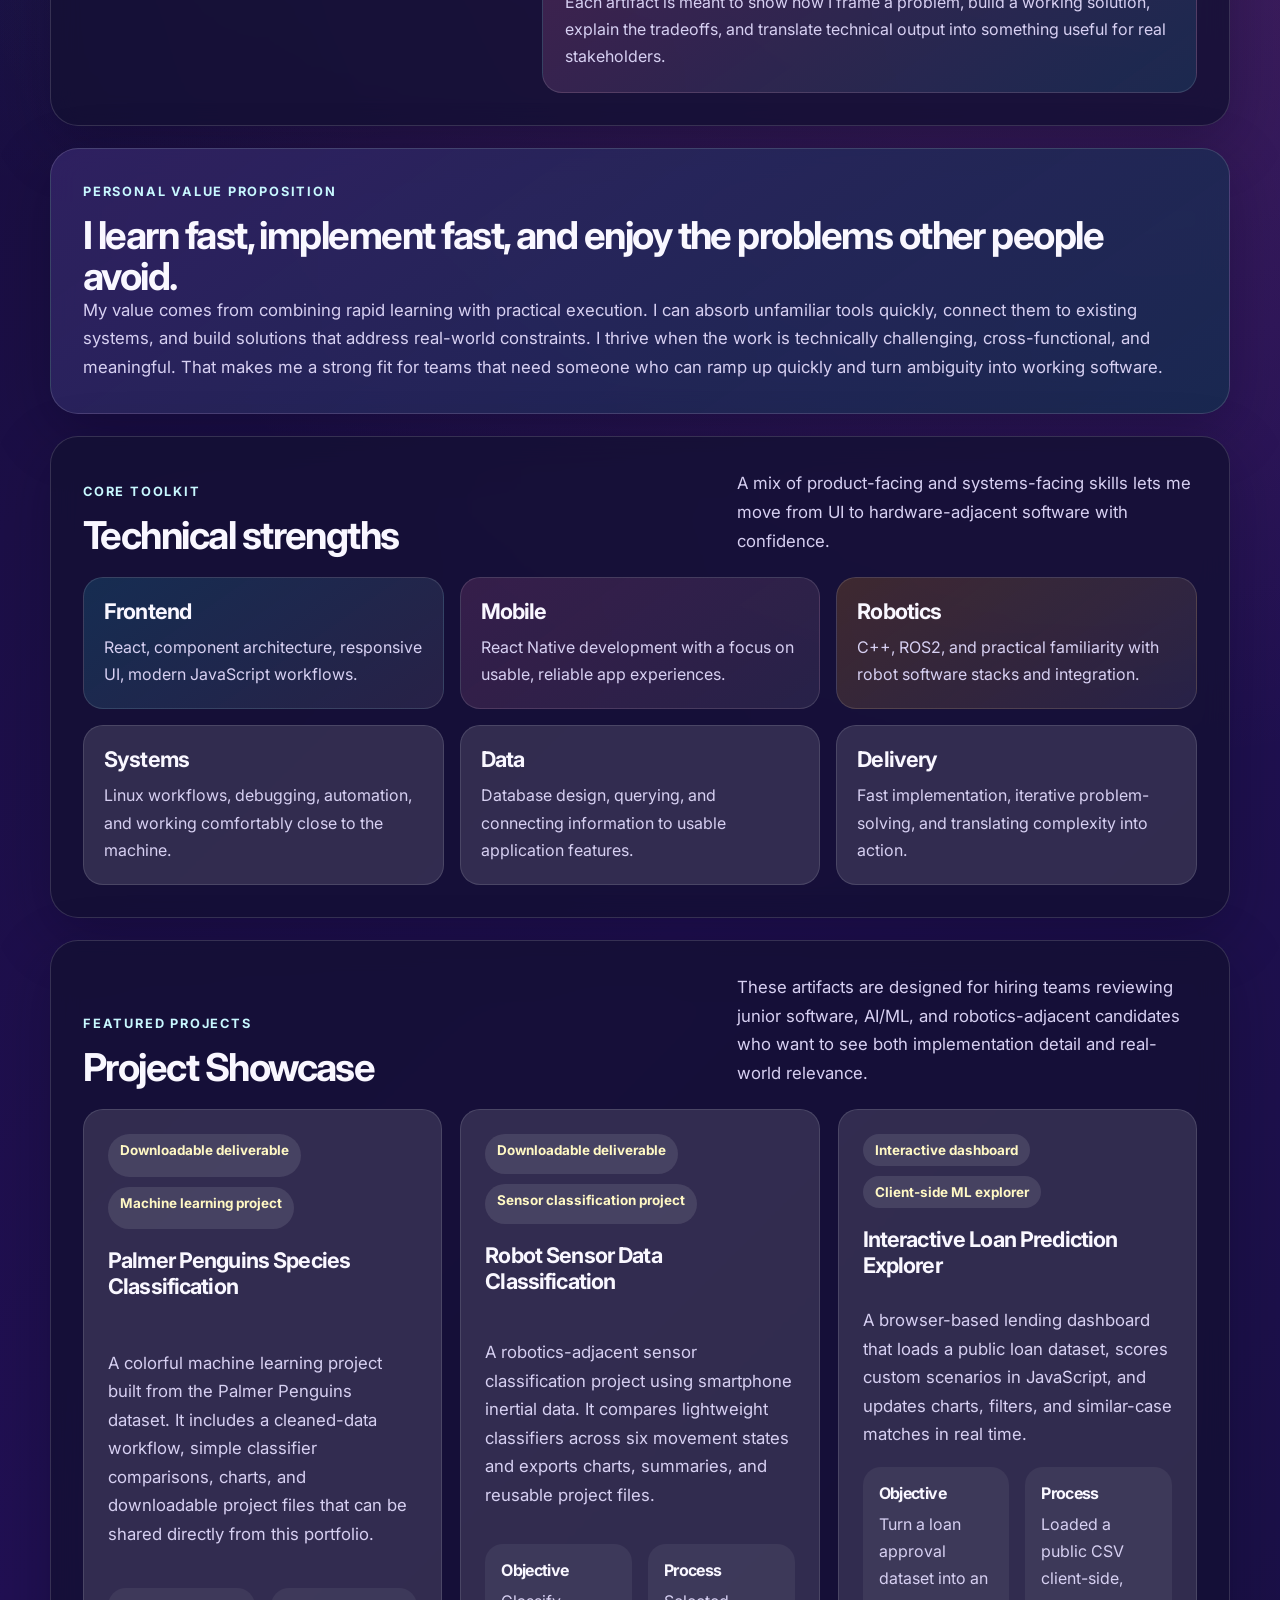
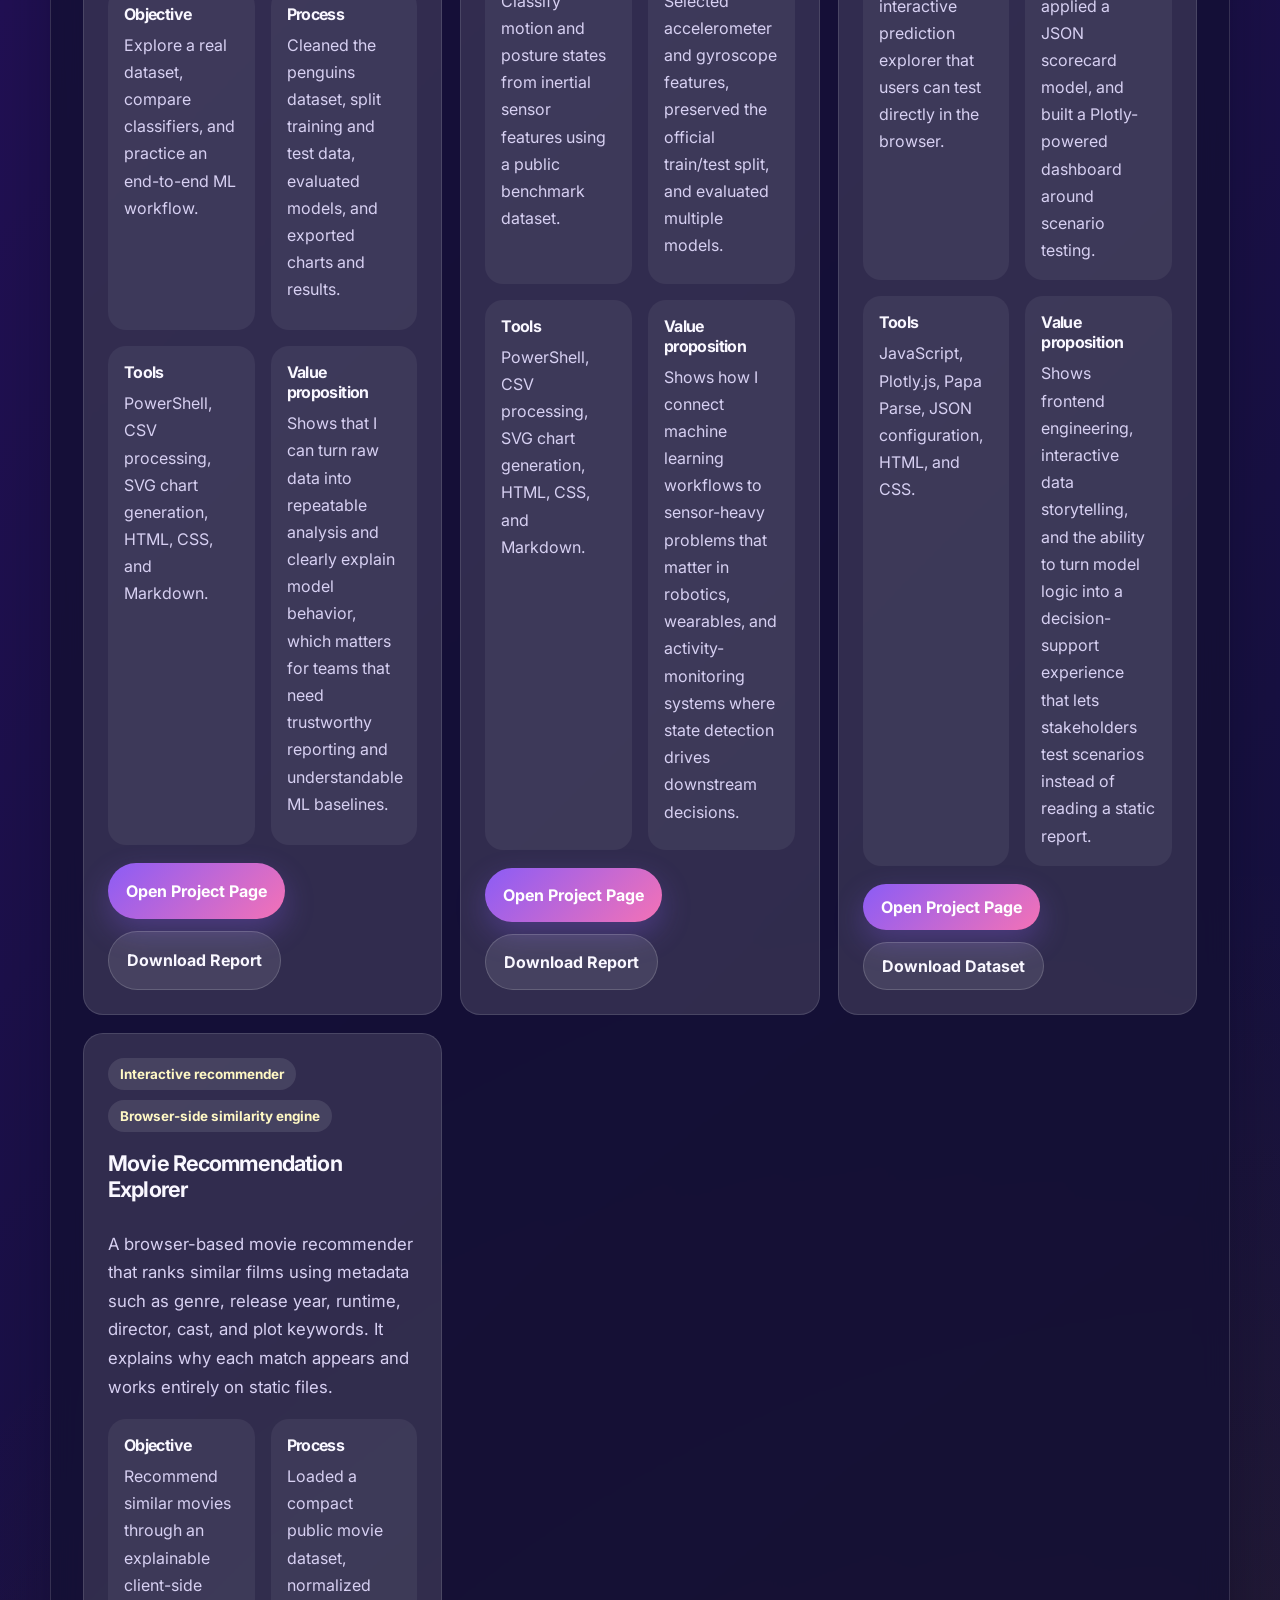
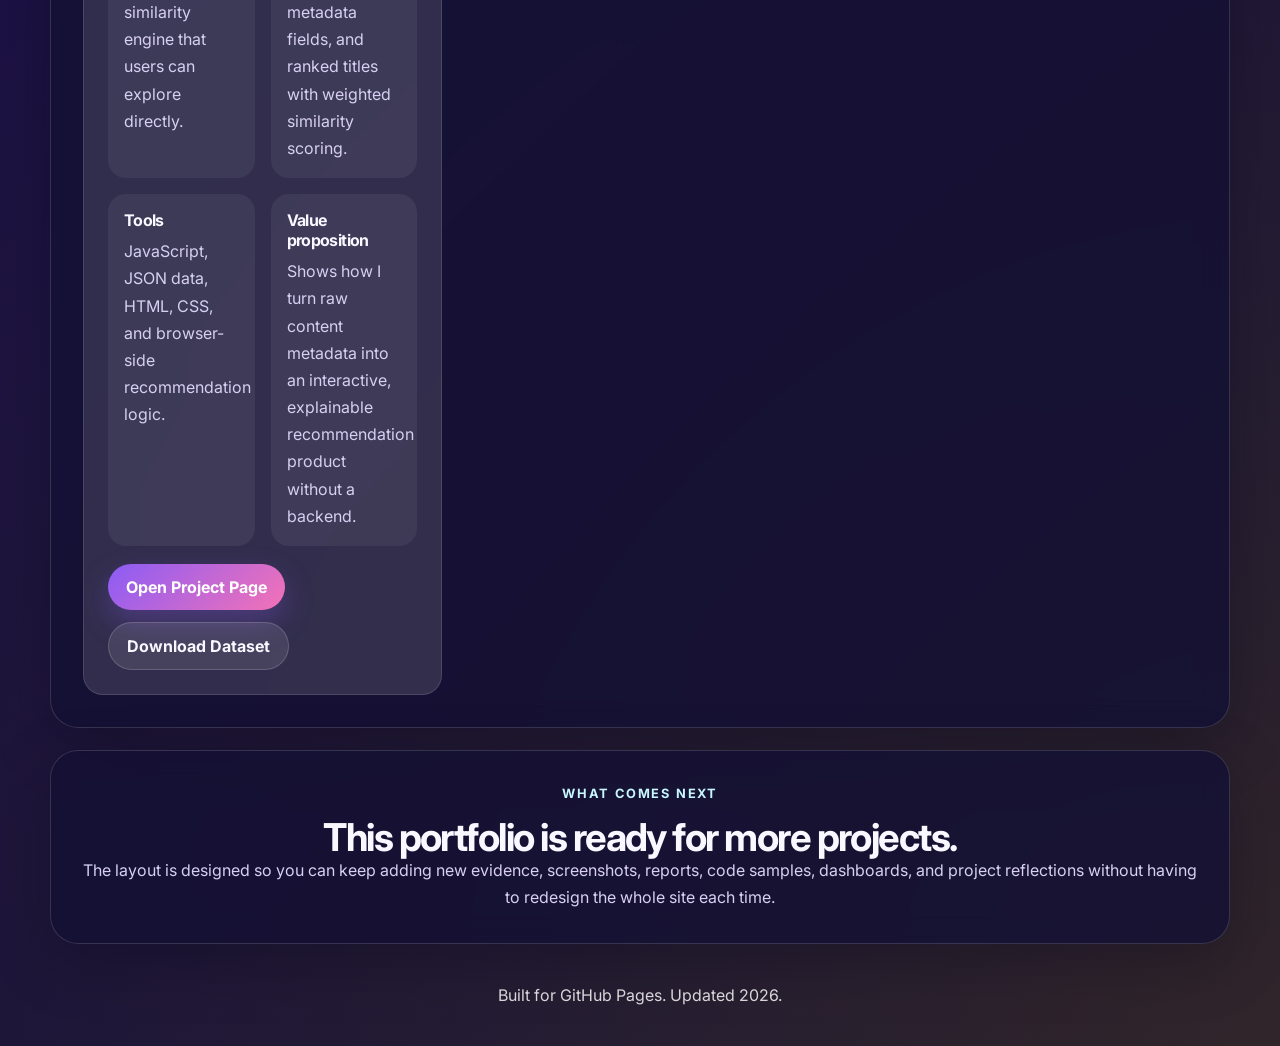
==== commit 1b8138f0: "New artifact and feedback" ====
--- a/index.html
+++ b/index.html
@@ -6,7 +6,7 @@
   <title>Neil | Colorful Software Portfolio</title>
   <meta
     name="description"
-    content="A playful digital portfolio showcasing Neil's software engineering background, value proposition, and featured projects."
+    content="A playful digital portfolio showcasing Neil's software engineering and AI/ML work for junior software, robotics, and machine learning roles."
   >
   <link rel="preconnect" href="https://fonts.googleapis.com">
   <link rel="preconnect" href="https://fonts.gstatic.com" crossorigin>
@@ -26,6 +26,7 @@
       <a class="brand" href="#top">Neil<span>.build</span></a>
       <nav class="site-nav" aria-label="Main navigation">
         <a href="#bio">Bio</a>
+        <a href="#audience">Audience</a>
         <a href="#value">Value</a>
         <a href="#skills">Skills</a>
         <a href="#artifacts">Project</a>
@@ -41,7 +42,9 @@
             I am Neil, a software engineer who enjoys turning complex systems into
             useful, human-friendly products. My work spans robotics, React and
             React Native apps, C++ and ROS2 systems, Linux environments, and
-            database-backed solutions.
+            database-backed solutions. I am especially interested in junior
+            software, robotics, and AI/ML roles where strong implementation and
+            practical problem-solving matter.
           </p>
           <div class="hero-actions">
             <a class="button button-primary" href="#artifacts">See Featured Projects</a>
@@ -90,6 +93,38 @@
               I aspire to keep growing as an engineer who can move fluidly between
               frontend, mobile, robotics, and systems work while leading projects
               from idea to implementation.
+            </p>
+          </article>
+          <article class="info-card">
+            <p class="mini-label">Target roles</p>
+            <p>
+              This portfolio is built for recruiters, hiring managers, and
+              technical teams evaluating junior software engineer, machine
+              learning engineer, robotics software, and data-heavy product roles.
+            </p>
+          </article>
+        </div>
+      </section>
+
+      <section id="audience" class="panel section-grid">
+        <div>
+          <p class="eyebrow">Target audience</p>
+          <h2>Built for teams hiring practical builders.</h2>
+        </div>
+        <div class="card-stack">
+          <article class="info-card">
+            <p>
+              The strongest fit is for teams in AI/ML, robotics, automation, and
+              data-driven product environments that want evidence of both
+              technical range and execution discipline.
+            </p>
+          </article>
+          <article class="info-card accent-card">
+            <p class="mini-label">What reviewers should see</p>
+            <p>
+              Each artifact is meant to show how I frame a problem, build a
+              working solution, explain the tradeoffs, and translate technical
+              output into something useful for real stakeholders.
             </p>
           </article>
         </div>
@@ -103,6 +138,8 @@
           can absorb unfamiliar tools quickly, connect them to existing systems,
           and build solutions that address real-world constraints. I thrive when
           the work is technically challenging, cross-functional, and meaningful.
+          That makes me a strong fit for teams that need someone who can ramp up
+          quickly and turn ambiguity into working software.
         </p>
       </section>
 
@@ -153,8 +190,9 @@
             <h2>Project Showcase</h2>
           </div>
           <p class="section-note">
-            Every project in this portfolio includes a real deliverable plus the
-            context needed to show how it was created and why it matters.
+            These artifacts are designed for hiring teams reviewing junior
+            software, AI/ML, and robotics-adjacent candidates who want to see
+            both implementation detail and real-world relevance.
           </p>
         </div>
 
@@ -187,7 +225,7 @@
               </div>
               <div>
                 <h4>Value proposition</h4>
-                <p>Shows that I can turn raw data into repeatable analysis, interpretable results, and portfolio-ready deliverables.</p>
+                <p>Shows that I can turn raw data into repeatable analysis and clearly explain model behavior, which matters for teams that need trustworthy reporting and understandable ML baselines.</p>
               </div>
             </div>
 
@@ -224,7 +262,7 @@
               </div>
               <div>
                 <h4>Value proposition</h4>
-                <p>Shows how I connect machine learning workflows to sensor-heavy, robotics-relevant problems.</p>
+                <p>Shows how I connect machine learning workflows to sensor-heavy problems that matter in robotics, wearables, and activity-monitoring systems where state detection drives downstream decisions.</p>
               </div>
             </div>
 
@@ -261,13 +299,51 @@
               </div>
               <div>
                 <h4>Value proposition</h4>
-                <p>Shows frontend engineering, interactive data storytelling, and the ability to turn model logic into a product-like experience.</p>
+                <p>Shows frontend engineering, interactive data storytelling, and the ability to turn model logic into a decision-support experience that lets stakeholders test scenarios instead of reading a static report.</p>
               </div>
             </div>
 
             <div class="hero-actions">
               <a class="button button-primary" href="artifacts/loan-prediction-explorer.html">Open Project Page</a>
               <a class="button button-secondary" href="artifacts/loan-explorer/loan-approval-dataset.csv" download>Download Dataset</a>
+            </div>
+          </article>
+
+          <article class="artifact-card">
+            <div class="artifact-topline">
+              <span class="pill">Interactive recommender</span>
+              <span class="pill">Browser-side similarity engine</span>
+            </div>
+            <h3>Movie Recommendation Explorer</h3>
+            <p>
+              A browser-based movie recommender that ranks similar films using
+              metadata such as genre, release year, runtime, director, cast, and
+              plot keywords. It explains why each match appears and works entirely
+              on static files.
+            </p>
+
+            <div class="artifact-meta-grid">
+              <div>
+                <h4>Objective</h4>
+                <p>Recommend similar movies through an explainable client-side similarity engine that users can explore directly.</p>
+              </div>
+              <div>
+                <h4>Process</h4>
+                <p>Loaded a compact public movie dataset, normalized metadata fields, and ranked titles with weighted similarity scoring.</p>
+              </div>
+              <div>
+                <h4>Tools</h4>
+                <p>JavaScript, JSON data, HTML, CSS, and browser-side recommendation logic.</p>
+              </div>
+              <div>
+                <h4>Value proposition</h4>
+                <p>Shows how I turn raw content metadata into an interactive, explainable recommendation product without a backend.</p>
+              </div>
+            </div>
+
+            <div class="hero-actions">
+              <a class="button button-primary" href="artifacts/movie-recommendation-explorer.html">Open Project Page</a>
+              <a class="button button-secondary" href="artifacts/movie-explorer/movies.json" download>Download Dataset</a>
             </div>
           </article>
         </div>
